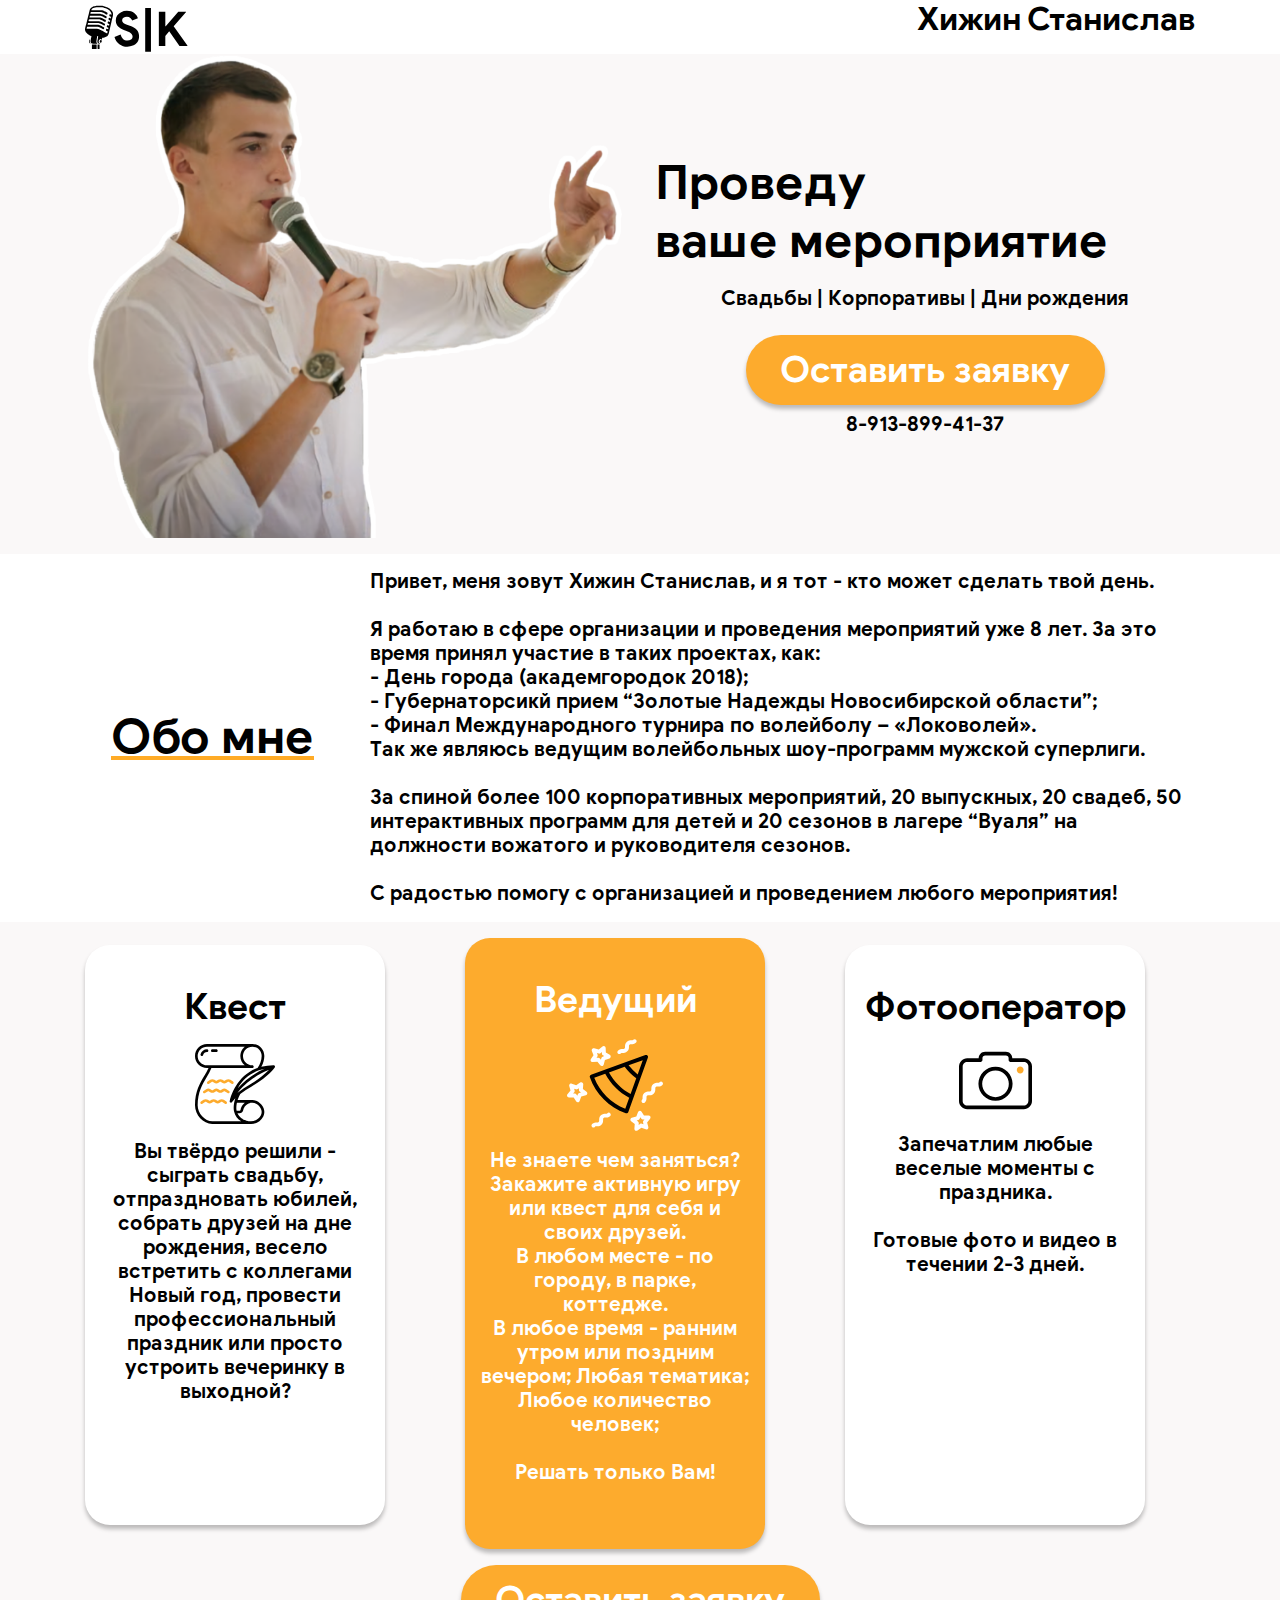
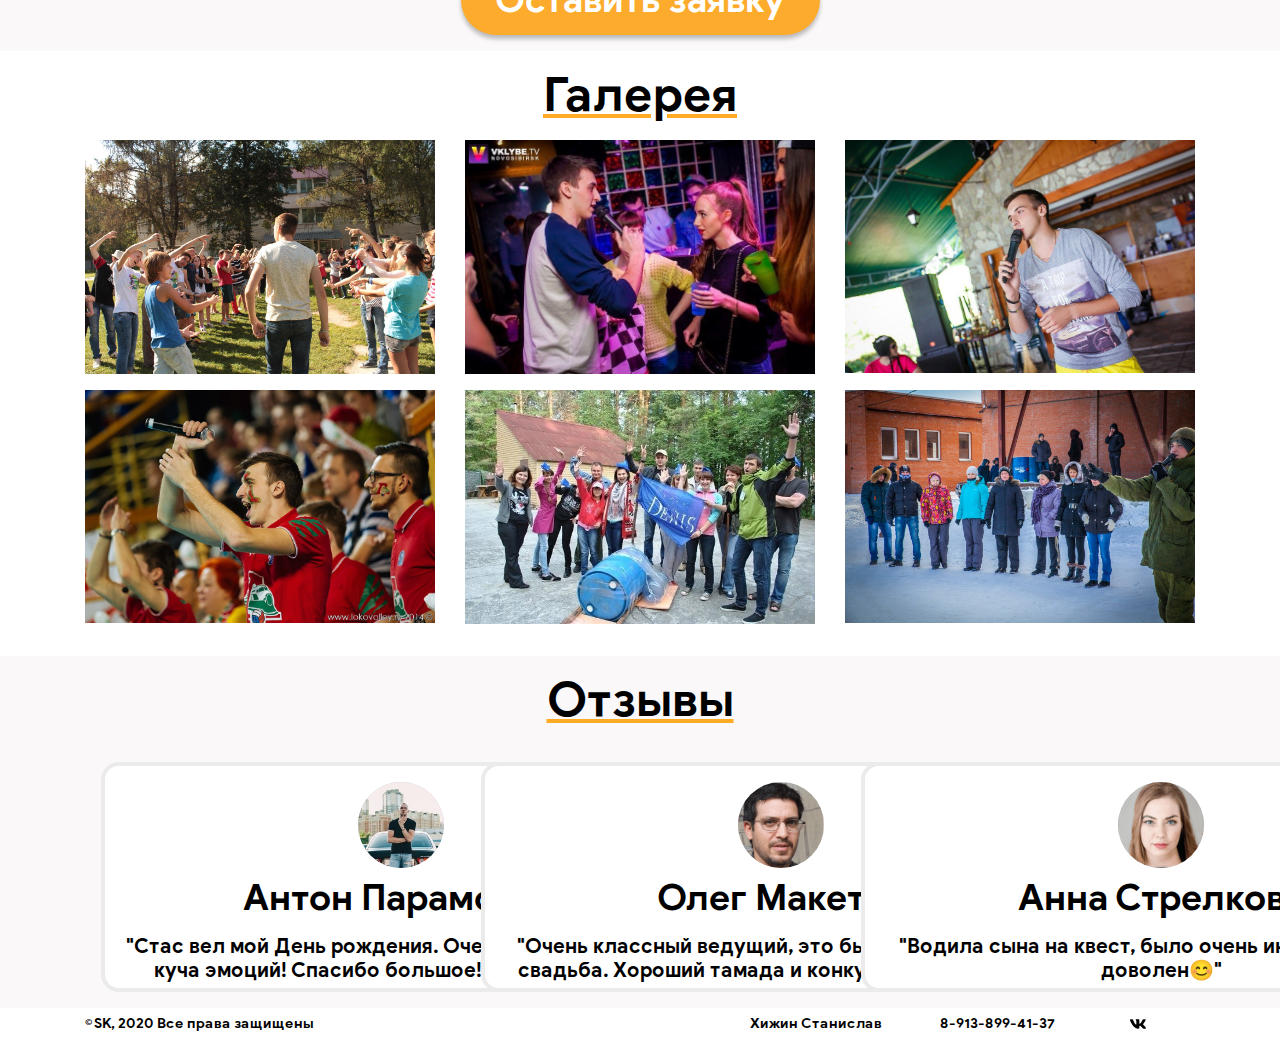
==== index.html @ 135ad5d1 "Rename Project_bootstrap.html to index.html" ====
<!DOCTYPE html>
<html lang="ru">
<head>
    <meta charset="UTF-8">
    <meta name="viewport" content="width=device-width, initial-scale=1, shrink-to-fit=no">
    <title>S|K Хижин Станислав</title>
    <link rel="stylesheet" href="./css/bootstrap.min.css">
    <link rel="stylesheet" href="./css/style.css">
</head>
<body>

    <header class="header">
        <div class="container">
            <div class="row justify-content-between">

                <div class="col-3 col-md-2">
                    <img src="./img/svg/logo.svg" alt="logo S|K" class="img-fluid">
                </div>

                <div class="col-9" >
                    <p class="title text-right" style="font-size: 32px;">Хижин Станислав</p>
                </div>

            </div>
        </div>
    </header>

    <section class="intro">
        <div class="container">
            <div class="row align-items-center justify-content-center">

                <div class="col-12 col-md-10 col-lg-6">
                    <div class="kkk">
                        <img src="./img/intro_photo.png" alt="photo" class="img-fluid">
                    </div>
                </div>                

                <div class="col-12 col-md-10 col-lg-6 col-xl-6" style="margin-top: 16px; margin-bottom: 16px;">
                    <div class="intro__text">
                        <p class="title title_margin">Проведу <br> ваше мероприятие</p>
                        <p class="intro_information text-center">Свадьбы | Корпоративы | Дни рождения</p>
                        <div class="zzz text-center">
                            <button class="request " style="margin: 8px;">Оставить заявку</button>
                            <p class="number">8-913-899-41-37</p>
                        </div>    
                    </div>
                </div>

            </div>
        </div>
    </section>

    <section class="info">
        <div class="container">
            <div class="row align-items-center">

                <div class="col-12 col-lg-3">
                    <p class="title text-center" style="margin-top: 16px;"><u style="text-decoration-color: #FFAB26 ;">Обо мне</u></p>
                </div>

                <div class="col col-lg-9">
                    <p class="info__text" style="margin-top: 16px; margin-bottom: 16px;">Привет, меня зовут Хижин Станислав, и я тот - кто может сделать твой день. <br>
                        <br>
                        Я работаю в сфере организации и проведения мероприятий уже 8 лет. <span class="d-none d-md-inline">За это время принял участие в таких проектах, как: <br>
                        - День города (академгородок 2018); <br>
                        - Губернаторсикй прием “Золотые Надежды Новосибирской области”;<br>
                        - Финал Международного турнира по волейболу – «Локоволей». <br>
                        Так же являюсь ведущим волейбольных шоу-программ мужской суперлиги.</span>
                        <br><br>
                        За спиной более 100 корпоративных мероприятий, 20 выпускных, 20 свадеб, 50 интерактивных программ для детей и 20 сезонов в лагере “Вуаля” на должности вожатого и руководителя сезонов. <br>
                        <br>
                        С радостью помогу с организацией и проведением любого мероприятия!</p>
                </div>

            </div>
        </div>
    </section>

    <section class="services">
        <div class="container">
            <div class="row justify-content-center align-items-center">

                <div class="col-auto col-mg-6 col-lg-4 order-lg-2">
                    <div class="first_card">

                        <div class="card__inside__mobile d-flex d-lg-none">
                           
                            <div class="photo__text" style="color: white;">
                                <p class="title">Ведущий</p>
                                <p class="text" style="font-size: 18px;">Сделаем ваш день!</p>
                            </div>
                            
                            <img src="./img/svg/party.svg" alt="party" class="img-fluid">

                        </div>

                        <div class="card__inside d-none d-lg-inline justify-content-center">
                           
                            <p class="subtitle" style="color: white;">Ведущий</p>
                            <div class="kkk">
                                <img src="./img/svg/party.svg" alt="party" class="img-fluid">
                            </div>
                            <p class="text" style="color: white;">Не знаете чем заняться?<br>
                                Закажите активную игру или квест для себя и своих друзей.<br>
                                В любом месте - по городу, в парке, коттедже.<br>
                                В любое время - ранним утром или поздним вечером;
                                Любая тематика;<br>
                                Любое количество человек;<br>
                                <br>
                                Решать только Вам!</p>
                            
                        </div>

                    </div>
                </div>

                <div class="col-auto col-mg-6 col-lg-4 order-lg-1">
                    <div class="other_card">

                        <div class="card__inside__mobile d-flex d-lg-none text-right">
                            <img src="./img/svg/quest.svg" alt="quest" class="img-fluid ">

                            <div class="photo__text">
                                <p class="title">Квест</p>
                                <p class="text" style="font-size: 18px;">Устроим захватывающие приключения!</p>
                            </div>

                        </div>

                        <div class="card__inside d-none d-lg-inline">

                            <p class="subtitle">Квест</p>
                            <div class="kkk">
                                <img src="./img/svg/quest.svg" alt="quest" class="img-fluid">
                            </div>
                            <p class="text">Вы твёрдо решили - сыграть свадьбу, отпраздновать юбилей, собрать друзей на дне рождения, весело встретить с коллегами Новый год, провести профессиональный праздник или просто устроить вечеринку в выходной?</p>

                        </div>

                    </div>
                </div>

                <div class="col-auto col-mg-6 col-lg-4 order-lg-3">
                    <div class="other_card">

                        <div class="card__inside__mobile d-flex d-lg-none">

                            <div class="photo__text">
                                <p class="title">Фото</p>
                                <p class="text" style="font-size: 18px;">Запечатлим веселые <br> моменты!</p>
                            </div>
                            
                            <img src="./img/svg/photographer.svg" alt="photo" class="img-fluid">

                        </div>

                        <div class="card__inside d-none d-lg-inline">

                            
                            <p class="subtitle">Фотооператор</p>
                            <div class="kkk">
                                <img src="./img/svg/photographer.svg" alt="photo" class="img-fluid">
                            </div>
                            <p class="text">Запечатлим любые веселые моменты с праздника.
                                <br><br>
                                Готовые фото и видео в течении 2-3 дней.</p>
   
                         </div>
                    </div>
                </div>

                <div class="col-auto col-md-12 order-lg-4 text-center">
                    <button class="request" style="margin-bottom: 16px;">Оставить заявку</button>
                </div>

            </div>
        </div>
    </section>

    <span class="d-none d-lg-inline">

    <section class="gallery">
        <div class="container">
            <div class="row justify-content-center" style="margin-bottom: 16px;">

                <div class="col-12"><p class="title text-center" style="margin-top: 16px;"><u style="text-decoration-color: #FFAB26;">Галерея</u></p></div>
                <div class="col-10 col-md-4"><img src="./img/b3c2WQaXPgs.jpg" alt="photo_1" class="img-fluid" style="margin-bottom: 16px;"></div>
                <div class="col-10 col-md-4"><img src="./img/KuXMczZM7dY.jpg" alt="photo_1" class="img-fluid" style="margin-bottom: 16px;"></div>
                <div class="col-10 col-md-4"><img src="./img/TsQlwgNyJWY.jpg" alt="photo_1" class="img-fluid" style="margin-bottom: 16px;"></div>
                <div class="col-10 col-md-4"><img src="./img/ih05FQ9t0QM.jpg" alt="photo_1" class="img-fluid" style="margin-bottom: 16px;"></div>
                <div class="col-10 col-md-4"><img src="./img/RROSfy7lh-s.jpg" alt="photo_1" class="img-fluid" style="margin-bottom: 16px;"></div>
                <div class="col-10 col-md-4"><img src="./img/xqueUt2R3HY.jpg" alt="photo_1" class="img-fluid" style="margin-bottom: 16px;"></div>

            </div>
        </div>
    </section>
</span>
    <section class="reviews">
        <div class="container">
            <div class="row justify-content-center align-items-center">

                <div class="col-12"><p class="title text-center" style="margin-top: 16px;"><u style="text-decoration-color: #FFAB26 ;">Отзывы</u></p></div>

                <div class="col-auto col-mg-6 col-lg-auto col-xl-4">
                    <div class="review">
                        <div class="rewiew_inside text-center">
                            <img src="./img/lGWJP_vWt6k (2).jpg" alt="photo_1" class="review__photo" >
                            <p class="subtitle">Антон  Парамонов</p>
                            <p class="review_text">"Стас вел мой День рождения. Очень круто потусили, куча эмоций! Спасибо большое! Рекомендую👍"</p>
                        </div>
                    </div>
                </div>

                <div class="col-auto col-mg-6 col-lg-auto col-xl-4">
                    <div class="review">
                        <div class="rewiew_inside text-center">
                            <img src="./img/Screenshot_1.png" alt="photo_1" class="review__photo" >
                            <p class="subtitle">Олег Макетов</p>
                            <p class="review_text">"Очень классный ведущий, это была самая веселая свадьба. Хороший тамада и конкурсы интересные!"</p>
                        </div>
                    </div>
                </div>

                <div class="col-auto col-mg-6 col-lg-auto col-xl-4">
                    <div class="review">
                        <div class="rewiew_inside text-center">
                            <img src="./img/Screenshot_2.png" alt="photo_1" class="review__photo" >
                            <p class="subtitle">Анна Стрелкова</p>
                            <p class="review_text">"Водила сына на квест, было очень интересно. Сын доволен😊"</p>
                        </div>
                    </div>
                </div>
            </div>
        </div>
    </section>

    <footer class="footer">
        <div class="container">
            <div class="row justify-content-center" style="font-size: 14px; margin-top: 8px;">
                <div class="col-5 col-md-3 order-md-2 col-lg-2 col-xl-2"><p class="footer__name">Хижин Станислав</p></div>
                <div class="col-5 col-md-3 order-md-3 col-lg-2 col-xl-2"><p class="footer_number">8-913-899-41-37</p></div>
                <div class="col-2 col-md-1 order-md-4 col-lg-1 col-xl-1" ><a href="https://vk.com/staskhizhin"><img src="./img/svg/vk.svg" alt="vk" class="footer_vk" style="width: 16px; height:auto"></a></div>
                <div class="col-8 col-md-5 order-md-1 col-lg-7 col-xl-7"><p class="footer__copyright">©SK, 2020 Все права защищены</p></div></div>
            </div>
        </div>
    </footer>
</body>
</html>
---- css/style.css ----
@font-face {
    font-family: 'Google Sans';
    font-weight: bold;
    font-style: normal;
    src: local('Google Sans Bold'), local('GoogleSans-Bold'),
    url('../fonts/GoogleSans-Bold.woff2') format('woff2'),
    url('../fonts/GoogleSans-Bold.woff') format('woff');
}

/* на xs */
body{
    font-family: 'Google Sans';
    font-style: normal;
    font-size: 18px;
    line-height: 1;
    font-weight: normal;
    color: black;
}

.title{
    font-size: 36px;
}

.subtitle{
    font-size: 20px;
}

.request{
    width: 241px;
    height: 46px;
    background: #FDAB2D;
    box-shadow: 0px 4px 4px rgba(0, 0, 0, 0.25);
    border-radius: 50px;
    color: white;
    border: 0;
    font-size: 20px;
}

.request:hover, .request:focus, .request:active{
    background: #EA9A1F;
}

.title_margin{
    margin-left: 18px;
}

.first_card{
    width: 382px;
    height: 121px;
    background: #FDAB2D;
    box-shadow: 0px 4px 4px rgba(0, 0, 0, 0.25);
    border-radius: 30px;
    margin-top: 16px;
    margin-bottom: 16px;
}

.other_card{
    width: 382px;
    height: 121px;
    background: #FFFFFF;
    box-shadow: 0px 4px 4px rgba(0, 0, 0, 0.25);
    border-radius: 30px;
    margin-bottom: 16px;
}

.review{
    width: 352px;
    height: 243px;
    background: #FFFFFF;
    border: 4px solid #EBEBEB;
    box-sizing: border-box;
    border-radius: 18px;
    margin: 8px;
    padding: 16px;
}

.review__photo{
    width: 86px;
    height: 86px;
    border-radius: 100px;
    background: #C4C4C4;
    margin-bottom: 8px;
}

.reviews{
    background: white;
}

.card__inside__mobile{
    padding: 16px;
    justify-content: space-between;
    align-items: center;
}

.lepexa{
    position: absolute;
}

/* на md */
@media (min-width: 768px) {
    body {
        font-family: 'Google Sans';
        font-style: normal;
        font-size: 20px;
        line-height: 1.2;
        font-weight: normal;
        color: black;
    }

    .title{
        font-size: 36px;
    }
    
    .subtitle{
        font-size: 24px;
    }

    .request{
        width: 300px;
        height: 59px;
        background: #FDAB2D;
        box-shadow: 0px 4px 4px rgba(0, 0, 0, 0.25);
        border-radius: 50px;
        color: white;
        border: 0;
        font-size: 24px;
    }

    .title_margin{
        margin-left: 87px;
    }

    .first_card{
        width: 382px;
        height: 121px;
        background: #FDAB2D;
        box-shadow: 0px 4px 4px rgba(0, 0, 0, 0.25);
        border-radius: 30px;
        margin-top: 16px;
        margin-bottom: 16px;
    }
    
    .other_card{
        width: 382px;
        height: 121px;
        background: #FFFFFF;
        box-shadow: 0px 4px 4px rgba(0, 0, 0, 0.25);
        border-radius: 30px;
        margin-bottom: 16px;
    }

    .review{
        width: 600px;
        height: 230px;
        background: #FFFFFF;
        border: 4px solid #EBEBEB;
        box-sizing: border-box;
        border-radius: 18px;
        margin: 16px;
        padding: 16px;
    }

    .card__inside__mobile{
        padding: 16px;
        justify-content: space-between;
        align-items: center;
    }

}

/* на lg */
@media (min-width: 992px) {
    body {
        font-family: 'Google Sans';
        font-style: normal;
        font-size: 20px;
        line-height: 1.2;
        font-weight: normal;
        color: black;
    }

    .title{
        font-size: 48px;
    }
    
    .subtitle{
        font-size: 36px;
    }

    .request{
        width: 359px;
        height: 70px;
        background: #FDAB2D;
        box-shadow: 0px 4px 4px rgba(0, 0, 0, 0.25);
        border-radius: 50px;
        color: white;
        border: 0;
        font-size: 36px;
    }

    .title_margin{
        margin-left: 0px;
    }

    .reviews{
        background: #FAF8F8;
    }

    .first_card{
        width: 300px;
        height: 611px;
        background: #FDAB2D;
        border-radius: 25px;
        box-shadow: 0px 4px 4px rgba(0, 0, 0, 0.25);
        padding: 16px;
    }
    
    .other_card{
        width: 300px;
        height: 580px;
        background: #FFFFFF;
        box-shadow: 0px 4px 4px rgba(0, 0, 0, 0.25);
        border-radius: 25px;
        padding: 16px;
    }

    .card__inside{
        text-align: center;
        padding: 24px;
    }

    .kkk{
        margin-bottom: 16px;
    }

}

/* на xl */
@media (min-width: 1440px) {

    .title_margin{
        margin-left: 70px;

    }

    .first_card{
        width: 350px;
        height: 611px;
        background: #FDAB2D;
        border-radius: 25px;
        box-shadow: 0px 4px 4px rgba(0, 0, 0, 0.25);
    }
    
    .other_card{
        width: 350px;
        height: 580px;
        background: #FFFFFF;
        box-shadow: 0px 4px 4px rgba(0, 0, 0, 0.25);
        border-radius: 25px;
    }


    .review{
        width: 365px;
        height: 285px;
        background: #FFFFFF;
        border: 4px solid #EBEBEB;
        box-sizing: border-box;
        border-radius: 18px;
        margin: 8px;
        padding: 16px;
        margin-bottom: 24px;
    }
}

/* INTRO - START */

.intro{
    background: #FAF8F8 ;
}

/* INTRO - END */

/* INFO - START */

.info{
    background: white ;
}

/* INFO - END */

/* SERVICE - START */

.services{
    background: #FAF8F8;
}


/* SERVICE - END */

/* REVIEWS - START */



/* REVIEWS - END */

/* GALLERY - START */
.gallery{
    background: white;
}
/* GALLERY - END */

/* FOOTER - START */

.footer{
    background: white ;
}

/* FOOTER - END */
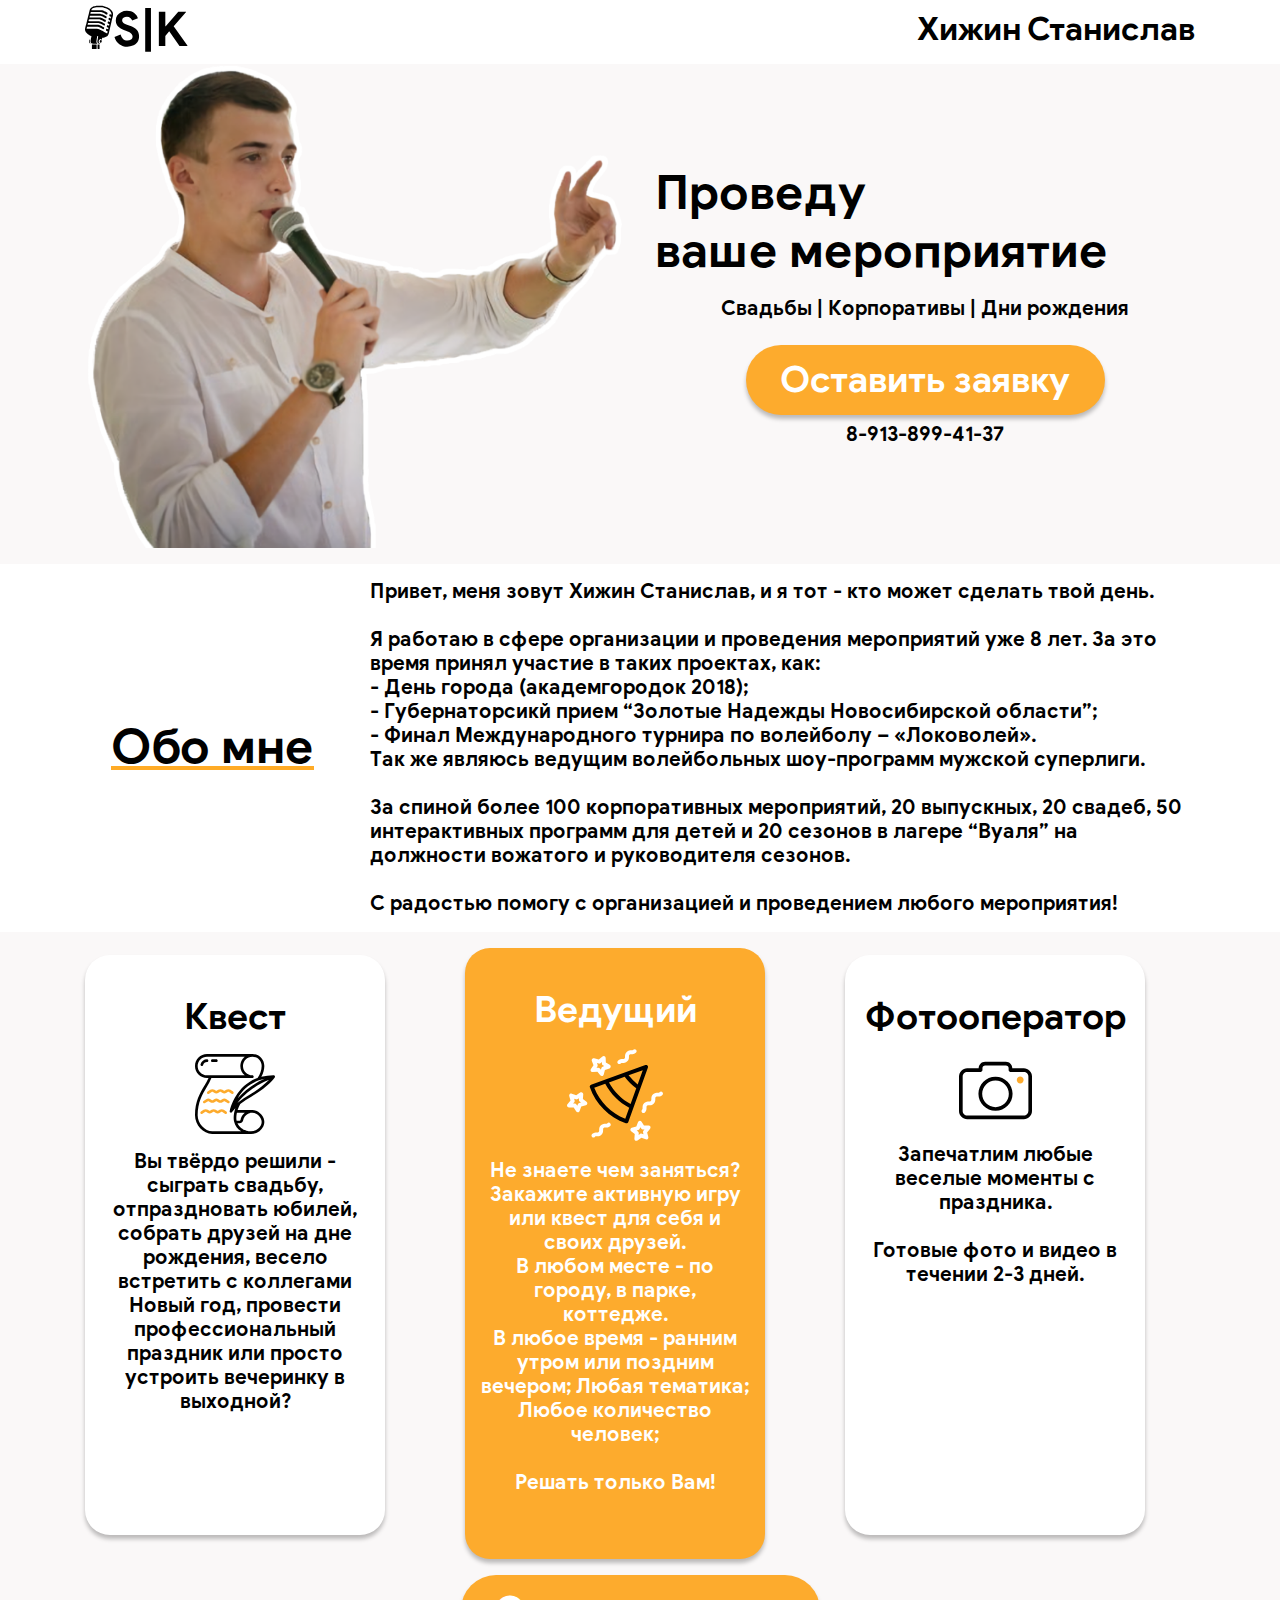
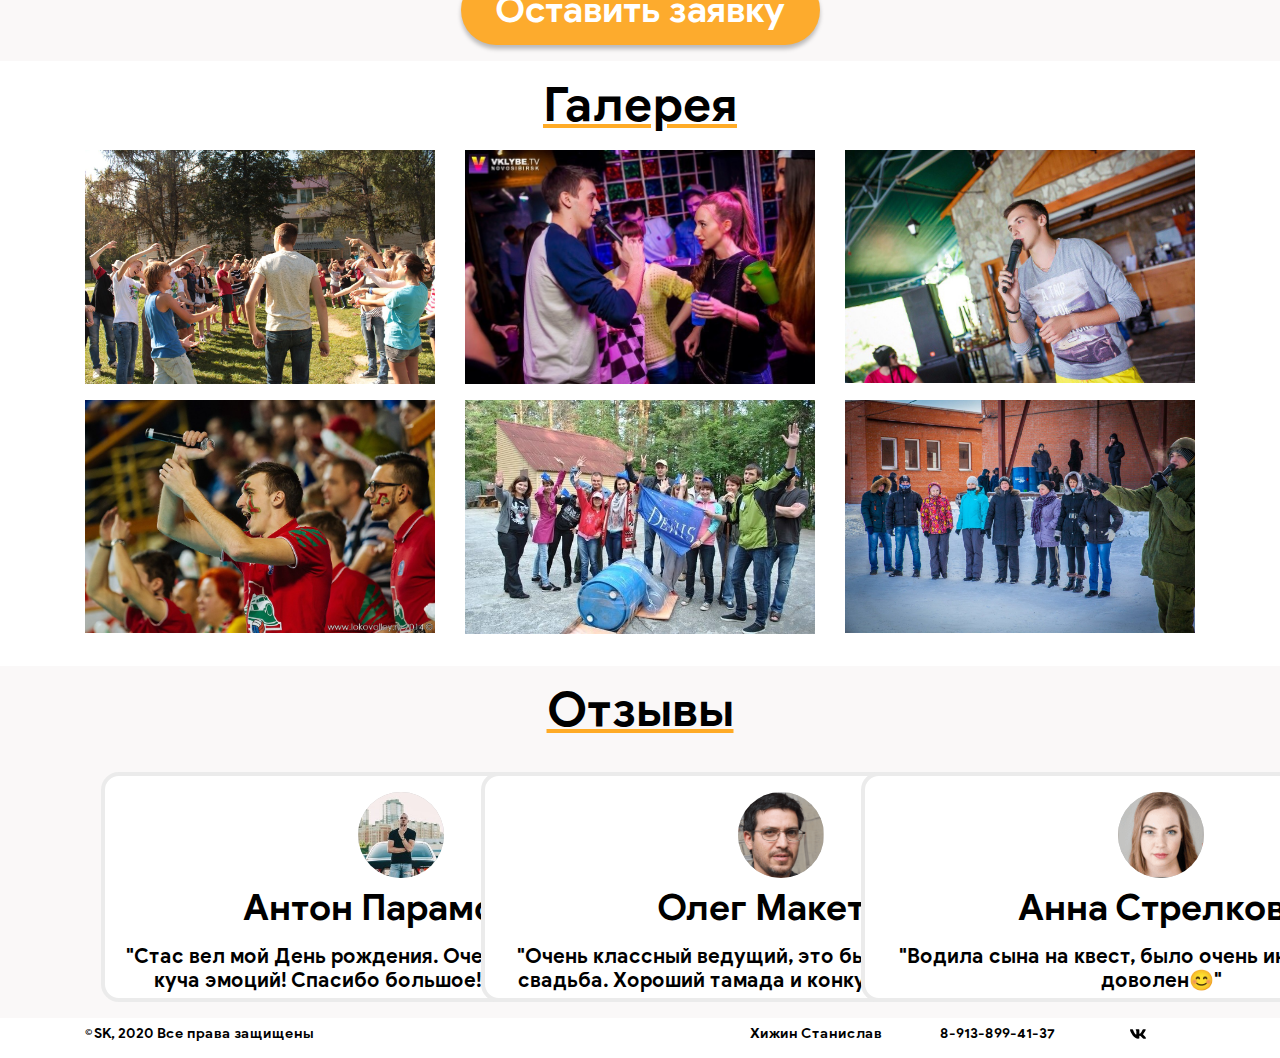
==== commit 635059bb: "Update index.html" ====
--- a/index.html
+++ b/index.html
@@ -18,7 +18,7 @@
                 </div>
 
                 <div class="col-9" >
-                    <p class="title text-right" style="font-size: 32px;">Хижин Станислав</p>
+                    <p class="title text-right" style="font-size: 32px; margin-top: 10px ">Хижин Станислав</p>
                 </div>
 
             </div>
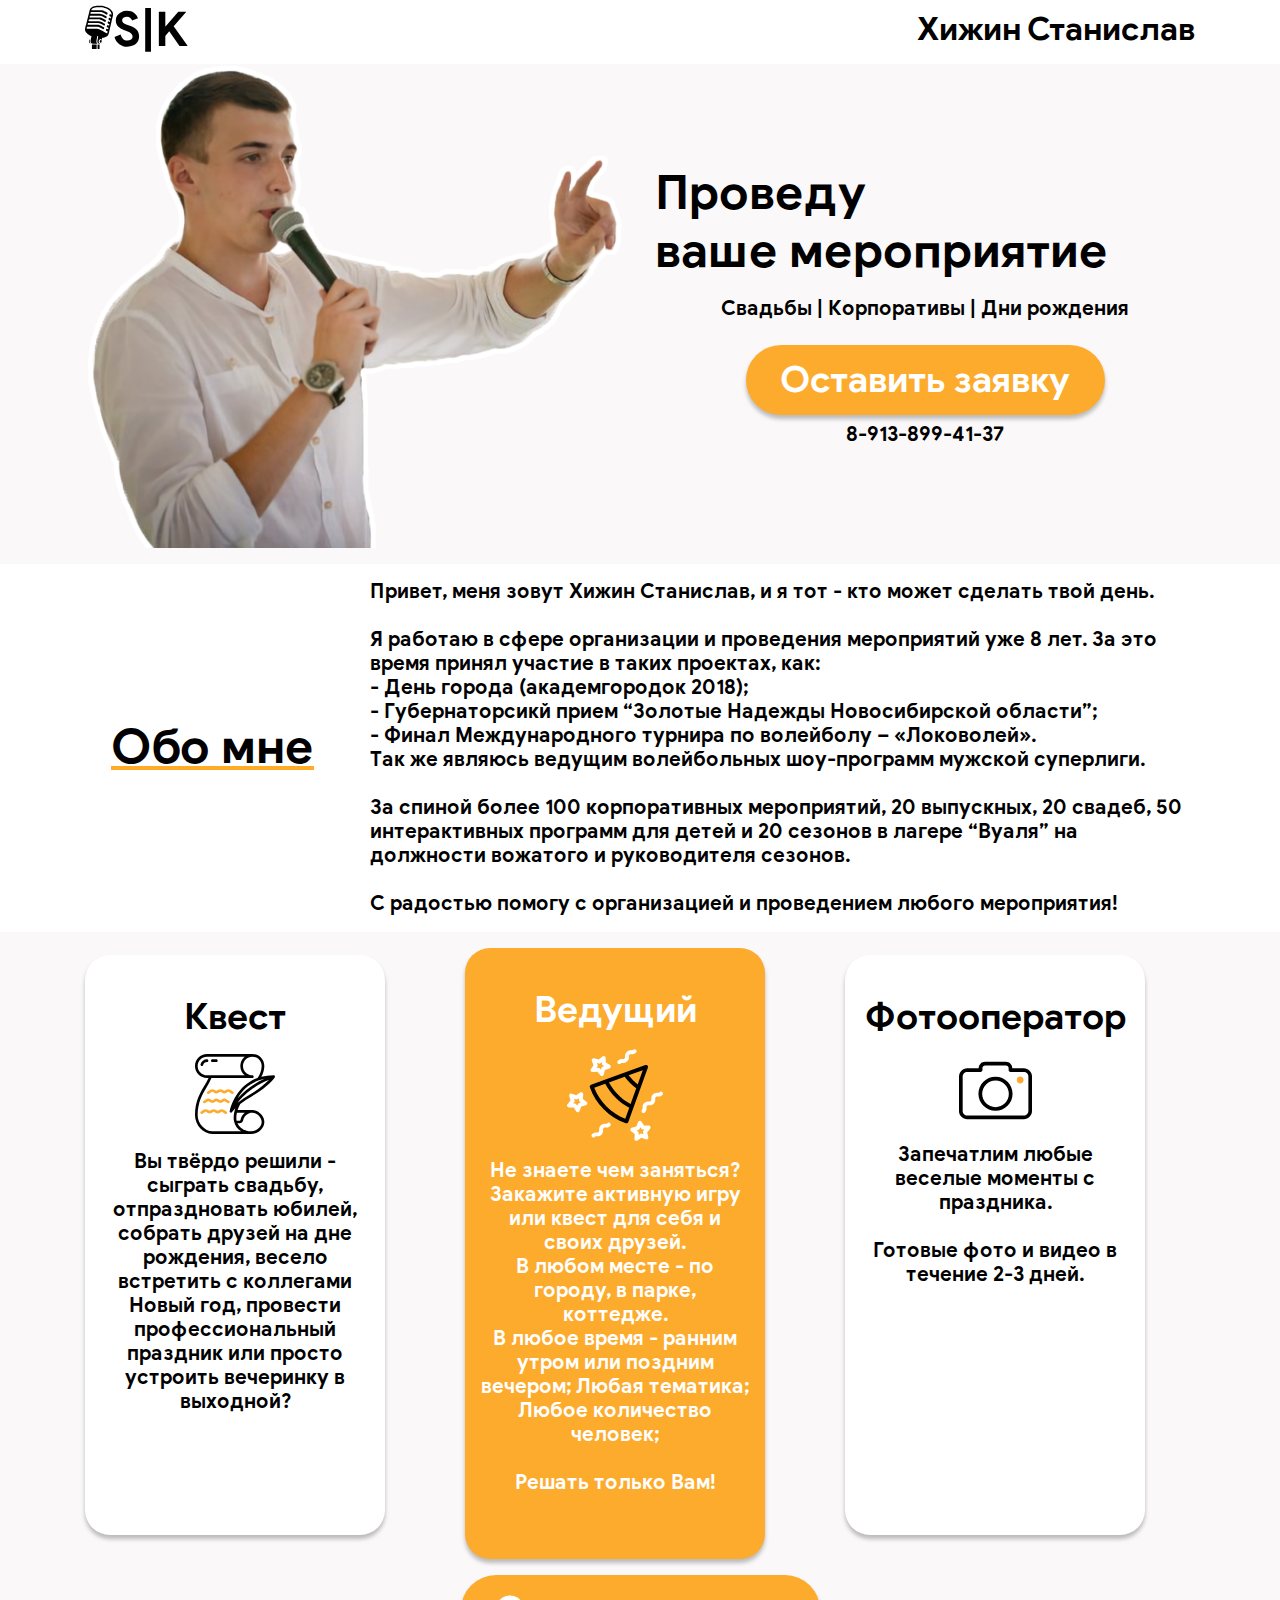
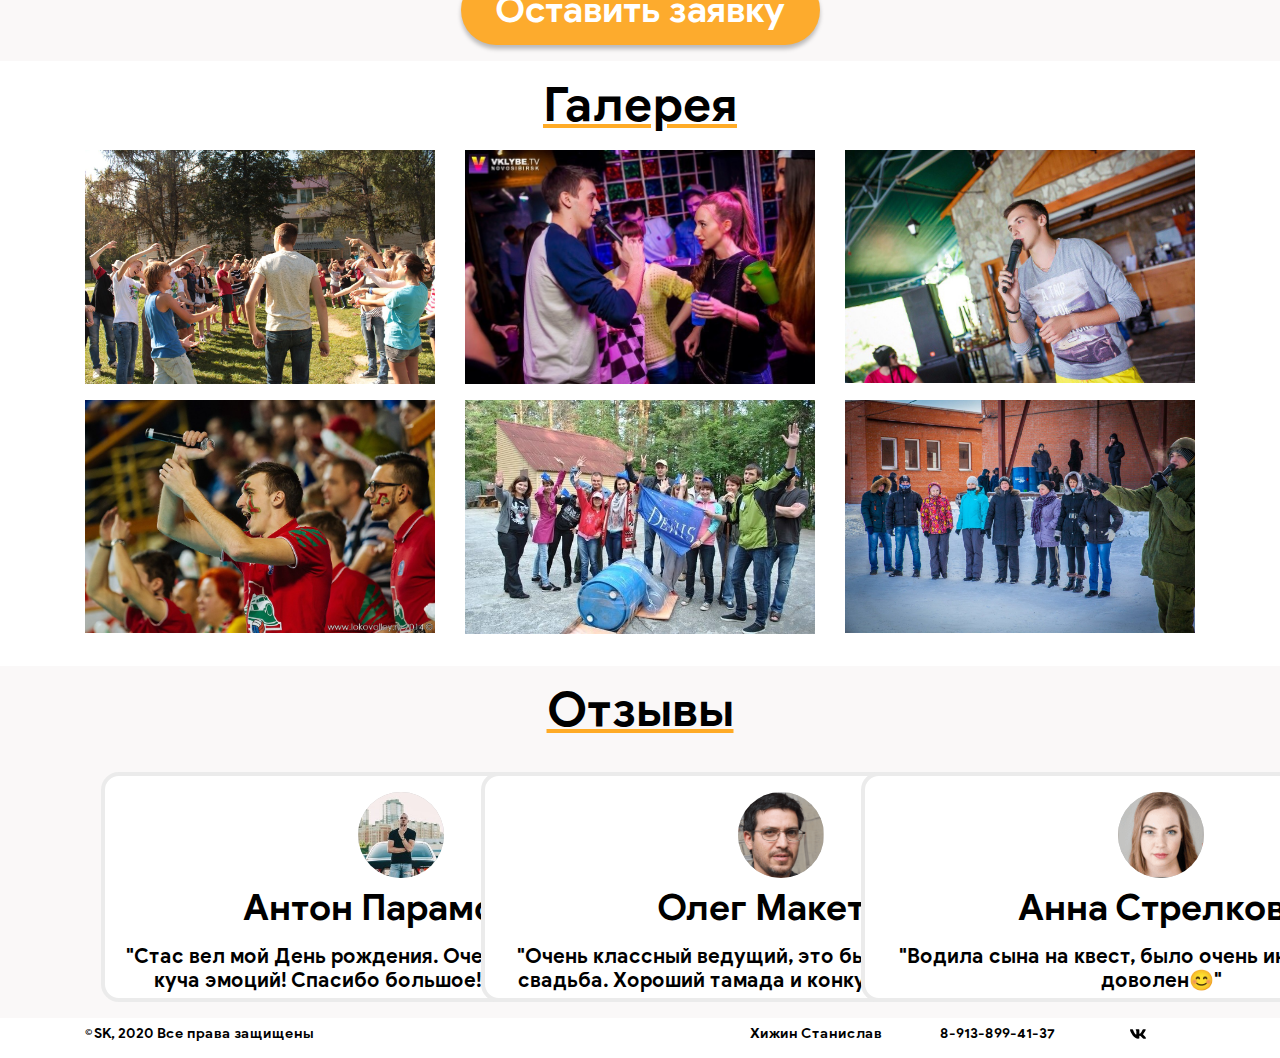
==== commit 12be767d: "Update index.html" ====
--- a/index.html
+++ b/index.html
@@ -163,7 +163,7 @@
                             </div>
                             <p class="text">Запечатлим любые веселые моменты с праздника.
                                 <br><br>
-                                Готовые фото и видео в течении 2-3 дней.</p>
+                                Готовые фото и видео в течение 2-3 дней.</p>
    
                          </div>
                     </div>
